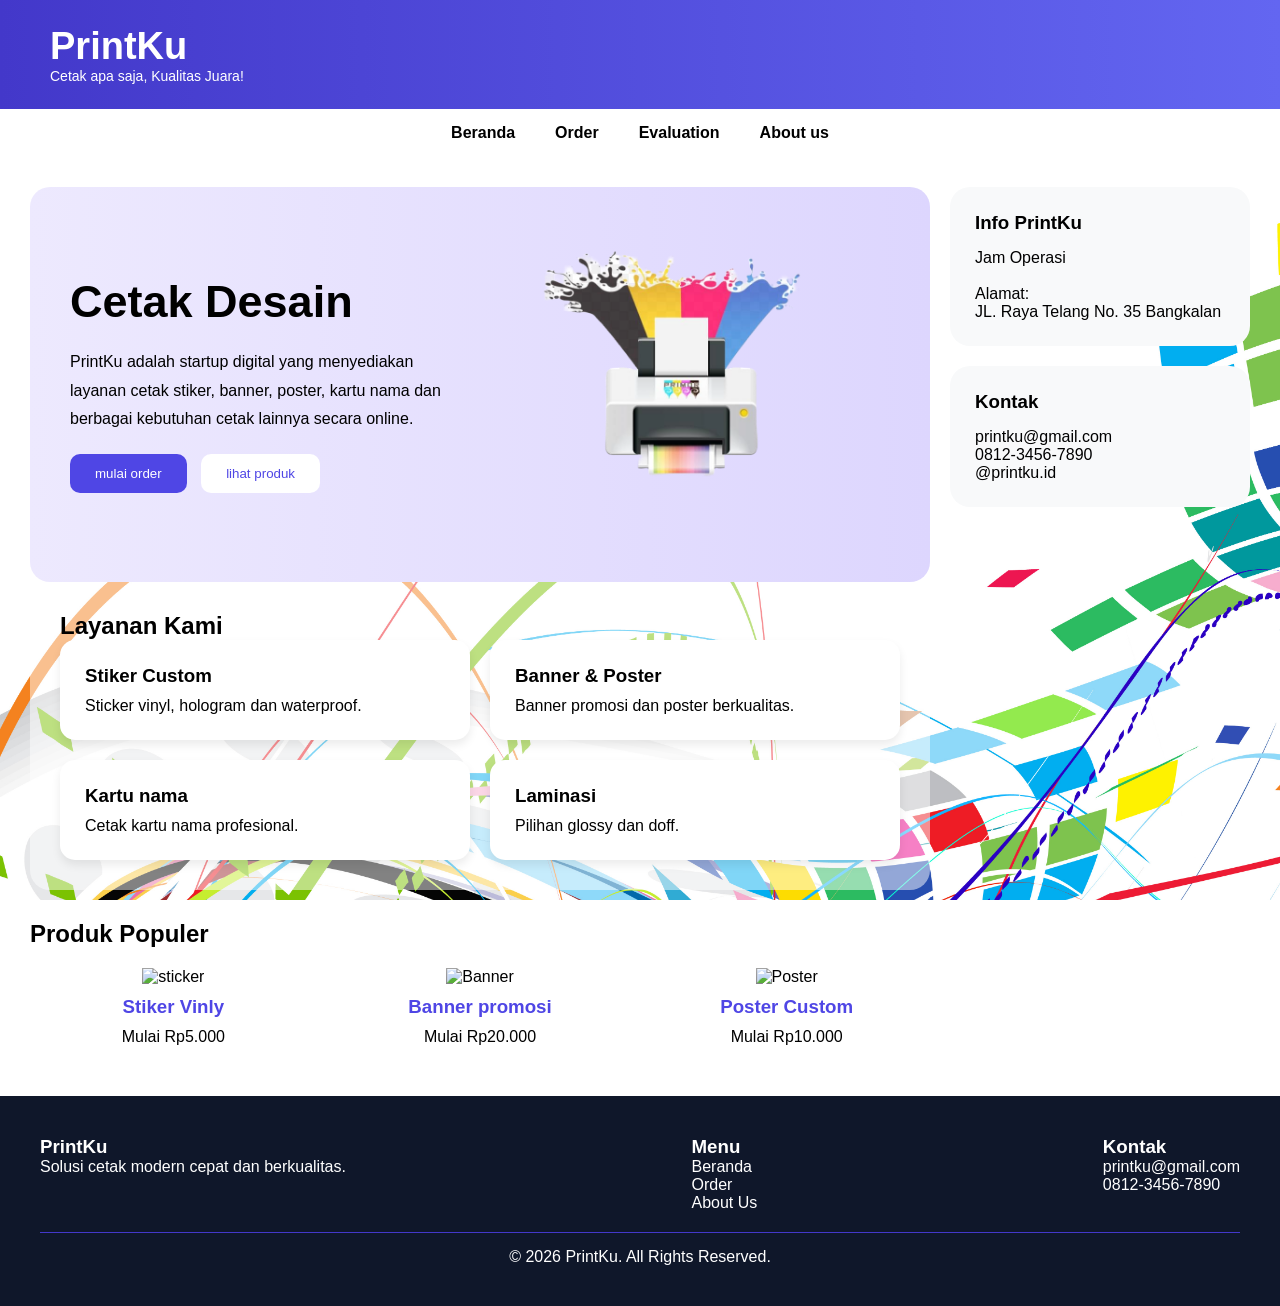
==== index.html @ 37b15998 "update 4 file" ====
<!DOCTYPE HTML>
<html lang="id">
	<head>
		<meta charset="UTF-8">
		<meta name="viewport" content="width=device=width, initial-scele=1.0">
		<title>printKu - Homepage</title>
		
		<link rel="stylesheet" href="style.css">
	</head>	
	<body>
		
		<!--=================
			header website
		=====================-->
		
		<header>
			<div class="logo">
				<h1>PrintKu</h1>
				<p>Cetak apa saja, Kualitas Juara!</p>
			</div>
		</header>
		
		<!--=================
			Menu navigasi
		=====================-->
		
		<nav>
			<ul>
				<li>
					<a href="index.html">Beranda</a>
				</li>
				<li>
					<a href="form.html">Order</a>
				</li>
				<li>
					<a href="evaluation.html">Evaluation</a>
				</li>
				<li>
					<a href="About_us.html">About us</a>
				</li>
			</ul>		
		</nav>
		
		<!--=================
			Konten website
		=====================-->
		
		<div class="container">
			<main>
				<section class="banner-utama">
					<div class="text-banner">
						<h2>
							Cetak Desain
							<br>
						</h2>
						<p>
							PrintKu adalah startup digital yang menyediakan layanan
							cetak stiker, banner, poster, kartu nama dan berbagai
							kebutuhan cetak lainnya secara online.
						</p>
						
						<!-- tombol banner -->
						<div class="tombol-banner">
							<button>
							mulai order
							</button>
							<button class="tombol-outline">
							lihat produk
							</button>
						</div>
					</div>
					
					<!--gambar banner -->
					<div class="gambar-banner">
						<img src="images/printer.png" alt="printing">
					</div>
					
				</section>
				
				<!-- =========================
					SECTION LAYANAN
				========================== -->
				
				<section class="section-layanan">
					<h2>Layanan Kami</h2>
					<div class="box-layanan">
						<div class="card">
							<h3>Stiker Custom</h3>
							<p>
								Sticker vinyl, hologram dan waterproof.
							</p>
						</div>
						
						<div class="card">
							<h3>Banner & Poster</h3>
							<p>
								Banner promosi dan poster berkualitas.
							</p>
						</div>
				
						<div class="card">
							<h3>Kartu nama</h3>
							<p>
								Cetak kartu nama profesional.
							</p>
						</div>
						
						<div class="card">
							<h3>Laminasi</h3>
							<p>
								Pilihan glossy dan doff.
							</p>
						</div>
					</div>
				</section>
				
				<!-- =========================
					SECTION PRODUK
				========================== -->
				
				<section class="section-product">
					<h2>Produk Populer</h2>
					<div class="list-produk">
						<div class="card-produk">
							<img src="images/ssns" alt="sticker">
							<h3>Stiker Vinly</h3>
							<p>Mulai Rp5.000</p>
						</div>
						<div class="card-produk">
							<img src="images/ssns" alt="Banner">
							<h3>Banner promosi</h3>
							<p>Mulai Rp20.000</p>
						</div>
						<div class="card-produk">
							<img src="images/ssns" alt="Poster">
							<h3>Poster Custom</h3>
							<p>Mulai Rp10.000</p>
						</div>
					</div>
				</section>
			</main>
			
			<!-- =========================
				SIDEBAR
			========================== -->
			<aside>
				<div class="box-sidebar">
					<h3>Info PrintKu</h3>
					
					<p>Jam Operasi</p>
					<br>
					<p>Alamat:</p>
					<p>
						JL. Raya Telang No. 35 Bangkalan
					</p>
				</div>
					<!-- Kontak -->
				<div class="box-sidebar">

					<h3>Kontak</h3>

					<p>printku@gmail.com</p>

					<p>0812-3456-7890</p>

					<p>@printku.id</p>
				</div>
			</aside>
		</div>
		
		<!-- =========================
			FOOTER WEBSITE
		========================== -->
		
		<footer>
			<div class="isi-footer">
				<div>
					<h3>PrintKu</h3>
					
					<p>
						Solusi cetak modern cepat dan berkualitas.
					</p>
				</div>
				
				
				<!-- Menu -->
				<div>
					<h3>Menu</h3>

					<p>Beranda</p>

					<p>Order</p>

					<p>About Us</p>
				</div>

				<!-- Kontak -->
				<div>
					<h3>Kontak</h3>

					<p>printku@gmail.com</p>

					<p>0812-3456-7890</p>
				</div>
			</div>

			<!-- Copyright -->
			<p class="copyright">
				© 2026 PrintKu. All Rights Reserved.
			</p>
		</footer>
	</body>
</html>
---- style.css ----
/* reset semua elemen */

* {
	margin:0;
	padding:0;
	box-sizing:border-box;
}
/* Body websiet */

body {
	font-family:arial,sans-serif;
	background-image:url(images/baground.jpg);
	background-size:cover;
	background-position:center;
	background-attachment:fixed;
	color:black;
}

/* header websiete */

header {
	padding:25px 50px;
	background:linear-gradient(to right,#4338ca,#6366f1);
	color:white;
}

.logo h1 {
	font-size:38px;
}

.logo p {
	font-size:14px;
}

/*Menu Navigasi*/
nav{
	background:rgba(255, 255, 255, 0.7);
	padding:15px;
}

nav ul{
	display:flex;
	justify-content:center;
	list-style:none;
}

nav ul li{
	margin:0 20px;
}
nav ul li a{
	text-decoration:none;
	color:black;
	font-weight:bold;
}
/*container utamanaya */

.container{
	display:flex;
	gap:20px;
	padding:30px;
}
	

/*konten utama*/

main {
	flex:3;
}

.banner-utama{
	display:flex;
	justify-content:space-between;
	align-items:center;
	background:linear-gradient(to right,#ede9fe,#ddd6fe);
	padding:40px;
	border-radius:20px;
	margin-bottom:30 px;
}

.text-banner h2{
	font-size:45px;
	color:black;
	margin-bottom:20px;
}

.text-banner p{
	line-height:1.8;
	margin-bottom:20px;
}

.tombol-banner button{
	padding: 12px 25px;
	border:none;
	border-radius:10px;
	margin-right:10px;
	cursor:pointer;
}

.tombol-banner button:first-child{
	background:#4f46e5;
	color:white
}

.tombol-outline{
	background:white;
	border:2px solid blu;
	color:#4f46e5;
}

.gambar-banner img{
	width:420px;
}

.section-layanan,
.section-produk{
	 background-color: rgba(255, 255, 255, 0.5);
	 padding:30px;
	 border-radius:20px;
	 margin-bottom:30px;
}

.box-layanan{
	display:grid;
	grid-template-columns:repeat(2,1fr);
	gap:20px;
}

/* =========================
   CARD
========================= */

.card{
	background-color:white;
	padding:25px;
	border-radius:15px;
	box-shadow:0 5px 10px rgba(0,0,0,0.08);
}

.card h3{
	margin-bottom:10px;
	color:black;
}
/* =========================
   LIST PRODUK
========================= */

.list-produk{
	display:flex;
	gap:20px;
}
/* =========================
   CARD PRODUK
========================= */


.card-produk{
	flex:1;
	background-color:white;
	padding:20px;
	border-radius:15px;
	text-align:center;
}
.card-produk img{
	width:100%;
	height:180px;
	object-fit:cover;
	margin-bottom:10px;
}

.card-produk h3{
	margin-bottom:10px;
	color:#4f46e5;
}

/* =========================
   SIDEBAR
========================= */

aside{
	flex:1;
}

.box-sidebar{
	background: #F8F9FA;
	padding:25px;
	border-radius:20px;
	margin-bottom:20px
}

.box-sidebar h3{
	margin-bottom:15px;
	color:black;
}

/* =========================
   FOOTER
========================= */
 footer{
	 background: #0F172A;
	 color:#FFFFFF;
	 padding:40px;
 }
 
 .isi-footer{
	 display:flex;
	 justify-content:space-between;
	 margin-bottom:20px;
 }
 .copyright{
	 text-align:center;
	 border-top:1px solid #4338ca;
	 padding-top:15px;
 }
 
 /* =========================
   SECTION TEXT
========================= */

.section-text{

    margin-bottom:20px;

    line-height:1.8;

    color:#475569;
}

/* =========================
   UNIVERSAL TABLE
========================= */

.content-table{

    width:100%;

    border-collapse:collapse;

    background-color:white;

    border-radius:15px;

    overflow:hidden;

    box-shadow:0 5px 15px rgba(0,0,0,0.08);

    margin-bottom:20px;
}

/* Header tabel */
.content-table th{

    background-color:#4f46e5;

    color:white;

    padding:15px;

    text-align:left;

    font-size:15px;
}

/* Isi tabel */
.content-table td{

    padding:15px;

    border-bottom:1px solid #e2e8f0;

    line-height:1.7;
}

/* Hover tabel */
.content-table tr:hover{

    background-color:#f8fafc;
}

/* =========================
   RESPONSIVE MOBILE
========================= */

@media screen and (max-width:768px){

    .content-table{

        font-size:13px;
    }

    .content-table th,
    .content-table td{

        padding:10px;
    }

}
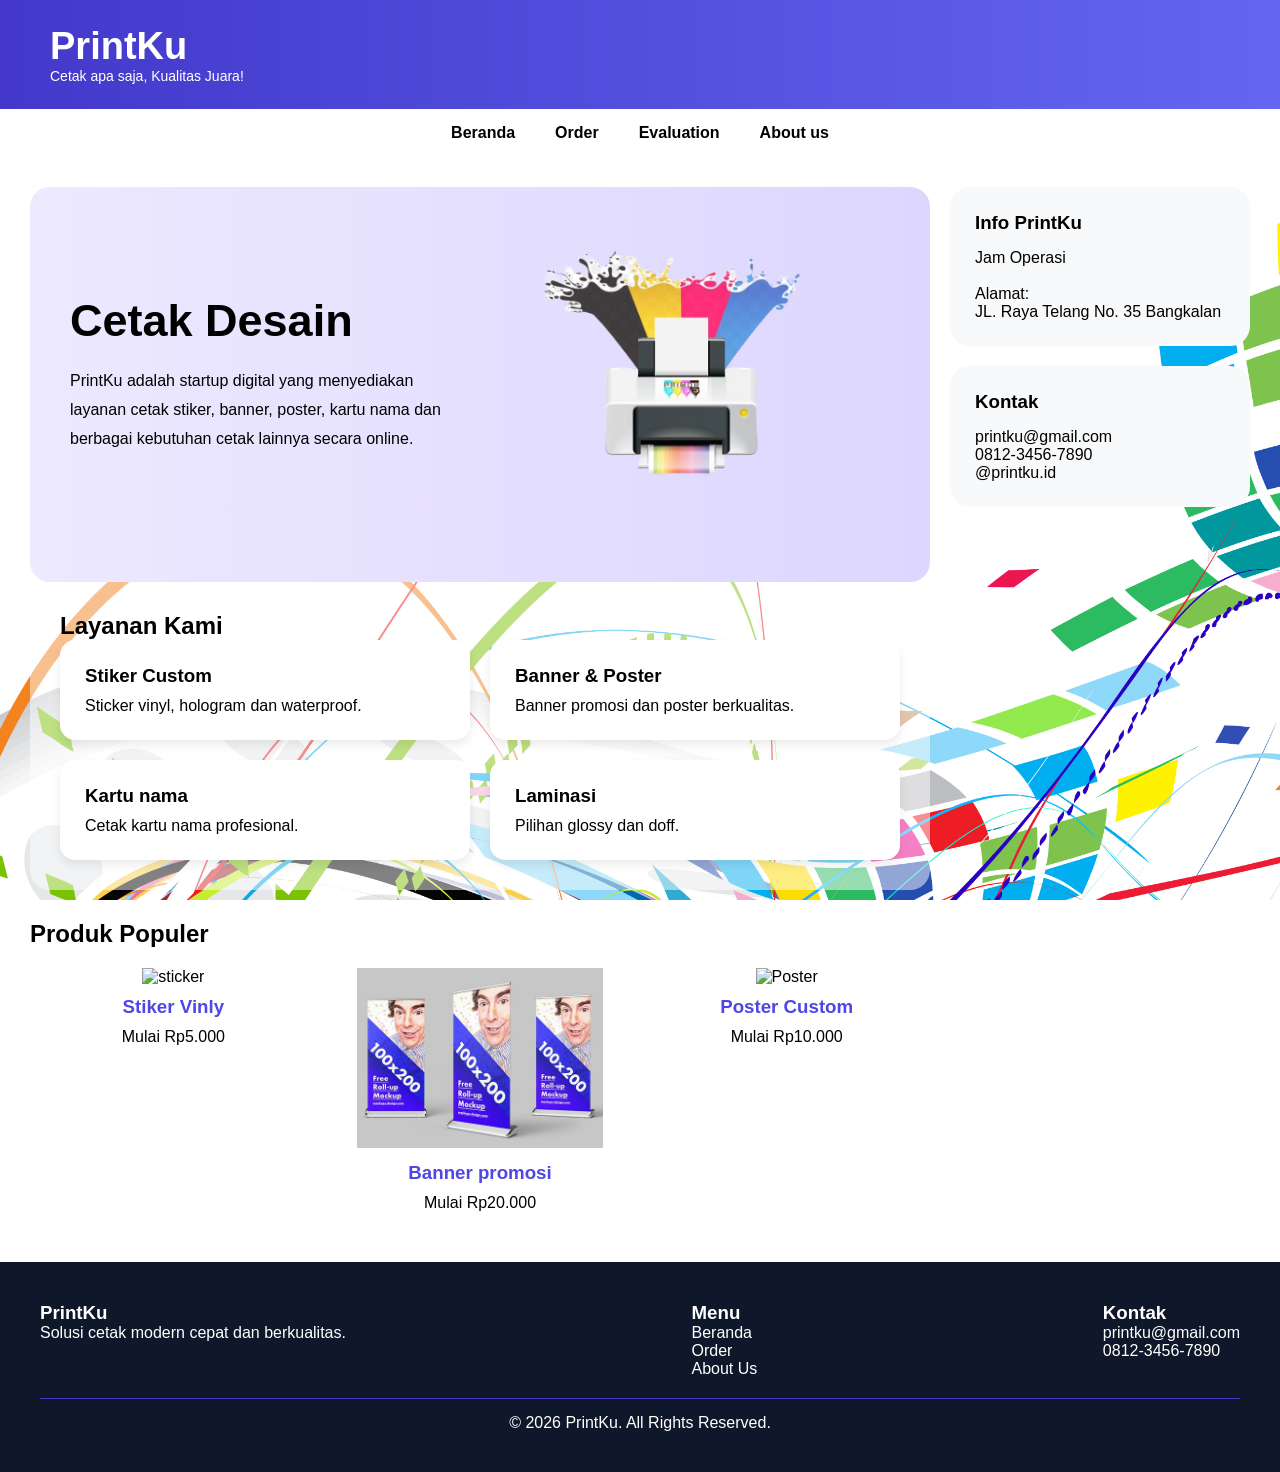
==== commit 3b8d3667: "update halaman about us" ====
--- a/index.html
+++ b/index.html
@@ -5,7 +5,8 @@
 		<meta name="viewport" content="width=device=width, initial-scele=1.0">
 		<title>printKu - Homepage</title>
 		
-		<link rel="stylesheet" href="style.css">
+		<link rel="stylesheet" href="style_home.css">
+		<link rel="stylesheet" href="style_section.css">
 	</head>	
 	<body>
 		
@@ -59,15 +60,6 @@
 							kebutuhan cetak lainnya secara online.
 						</p>
 						
-						<!-- tombol banner -->
-						<div class="tombol-banner">
-							<button>
-							mulai order
-							</button>
-							<button class="tombol-outline">
-							lihat produk
-							</button>
-						</div>
 					</div>
 					
 					<!--gambar banner -->
@@ -127,7 +119,7 @@
 							<p>Mulai Rp5.000</p>
 						</div>
 						<div class="card-produk">
-							<img src="images/ssns" alt="Banner">
+							<img src="images/banner.jpg" alt="Banner">
 							<h3>Banner promosi</h3>
 							<p>Mulai Rp20.000</p>
 						</div>
--- a/style_home.css
+++ b/style_home.css
@@ -0,0 +1,118 @@
+
+
+/*konten utama*/
+
+main {
+	flex:3;
+}
+
+.banner-utama{
+	display:flex;
+	justify-content:space-between;
+	align-items:center;
+	background:linear-gradient(to right,#ede9fe,#ddd6fe);
+	padding:40px;
+	border-radius:20px;
+	margin-bottom:30 px;
+}
+
+.text-banner h2{
+	font-size:45px;
+	color:black;
+	margin-bottom:20px;
+}
+
+.text-banner p{
+	line-height:1.8;
+	margin-bottom:20px;
+}
+
+.tombol-banner button{
+	padding: 12px 25px;
+	border:none;
+	border-radius:10px;
+	margin-right:10px;
+	cursor:pointer;
+}
+
+
+
+
+.gambar-banner img{
+	width:420px;
+}
+
+.section-layanan,
+.section-produk{
+	 background-color: rgba(255, 255, 255, 0.5);
+	 padding:30px;
+	 border-radius:20px;
+	 margin-bottom:30px;
+}
+
+.box-layanan{
+	display:grid;
+	grid-template-columns:repeat(2,1fr);
+	gap:20px;
+}
+
+/* =========================
+   CARD
+========================= */
+
+.card{
+	background-color:white;
+	padding:25px;
+	border-radius:15px;
+	box-shadow:0 5px 10px rgba(0,0,0,0.08);
+}
+
+.card h3{
+	margin-bottom:10px;
+	color:black;
+}
+/* =========================
+   LIST PRODUK
+========================= */
+
+.list-produk{
+	display:flex;
+	gap:20px;
+}
+/* =========================
+   CARD PRODUK
+========================= */
+
+
+.card-produk{
+	flex:1;
+	background-color:white;
+	padding:20px;
+	border-radius:15px;
+	text-align:center;
+}
+.card-produk img{
+	width:100%;
+	height:180px;
+	object-fit:cover;
+	margin-bottom:10px;
+}
+
+.card-produk h3{
+	margin-bottom:10px;
+	color:#4f46e5;
+}
+
+
+
+	 
+
+	 
+
+	
+	
+	
+	
+
+
+	
--- a/style_section.css
+++ b/style_section.css
@@ -0,0 +1,120 @@
+/* reset semua elemen */
+
+* {
+	margin:0;
+	padding:0;
+	box-sizing:border-box;
+}
+/* Body websiet */
+
+body {
+	font-family:arial,sans-serif;
+	background-image:url(images/baground.jpg);
+	background-size:cover;
+	background-position:center;
+	background-attachment:fixed;
+	color:black;
+}
+
+/*container utamanaya */
+
+.container{
+	display:flex;
+	gap:20px;
+	padding:30px;
+}
+	
+/* header websiete */
+
+header {
+	padding:25px 50px;
+	background:linear-gradient(to right,#4338ca,#6366f1);
+	color:white;
+}
+
+.logo h1 {
+	font-size:38px;
+}
+
+.logo p {
+	font-size:14px;
+}
+
+/*Menu Navigasi*/
+nav{
+	background:rgba(255, 255, 255, 0.7);
+	padding:15px;
+}
+
+nav ul{
+	display:flex;
+	justify-content:center;
+	list-style:none;
+}
+
+nav ul li{
+	margin:0 20px;
+}
+nav ul li a{
+	text-decoration:none;
+	color:black;
+	font-weight:bold;
+}
+
+main {
+	flex:3;
+}
+
+/* =========================
+   SIDEBAR
+========================= */
+
+aside{
+	flex:1;
+}
+
+.box-sidebar{
+	background: #F8F9FA;
+	padding:25px;
+	border-radius:20px;
+	margin-bottom:20px
+}
+
+.box-sidebar h3{
+	margin-bottom:15px;
+	color:black;
+}
+
+
+/* =========================
+   FOOTER
+========================= */
+ footer{
+	 background: #0F172A;
+	 color:#FFFFFF;
+	 padding:40px;
+ }
+ 
+ .isi-footer{
+	 display:flex;
+	 justify-content:space-between;
+	 margin-bottom:20px;
+ }
+ .copyright{
+	 text-align:center;
+	 border-top:1px solid #4338ca;
+	 padding-top:15px;
+ }
+ 
+ /* =========================
+   SECTION TEXT
+========================= */
+
+.section-text{
+
+    margin-bottom:20px;
+
+    line-height:1.8;
+
+    color:#475569;
+}
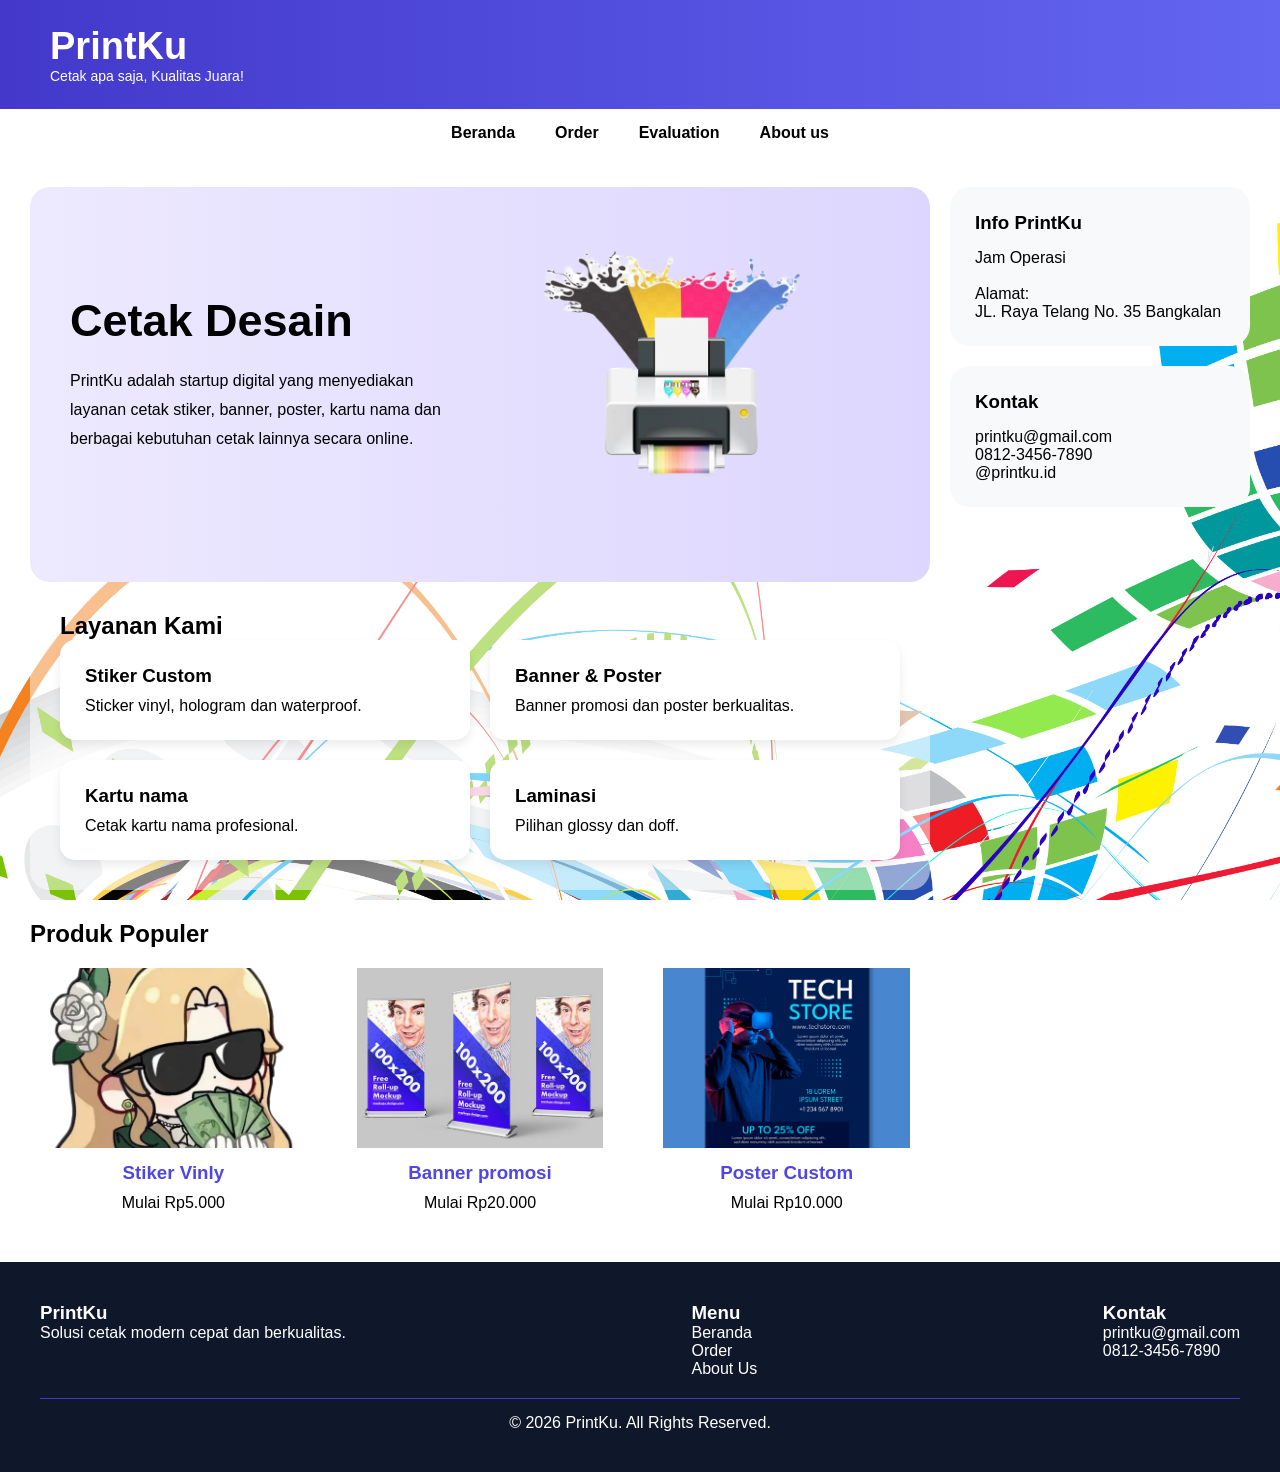
==== commit ea8006d9: "update images, index, and about us" ====
--- a/index.html
+++ b/index.html
@@ -114,7 +114,7 @@
 					<h2>Produk Populer</h2>
 					<div class="list-produk">
 						<div class="card-produk">
-							<img src="images/ssns" alt="sticker">
+							<img src="images/stiker.webp" alt="sticker">
 							<h3>Stiker Vinly</h3>
 							<p>Mulai Rp5.000</p>
 						</div>
@@ -124,7 +124,7 @@
 							<p>Mulai Rp20.000</p>
 						</div>
 						<div class="card-produk">
-							<img src="images/ssns" alt="Poster">
+							<img src="images/poster.jpg" alt="Poster">
 							<h3>Poster Custom</h3>
 							<p>Mulai Rp10.000</p>
 						</div>
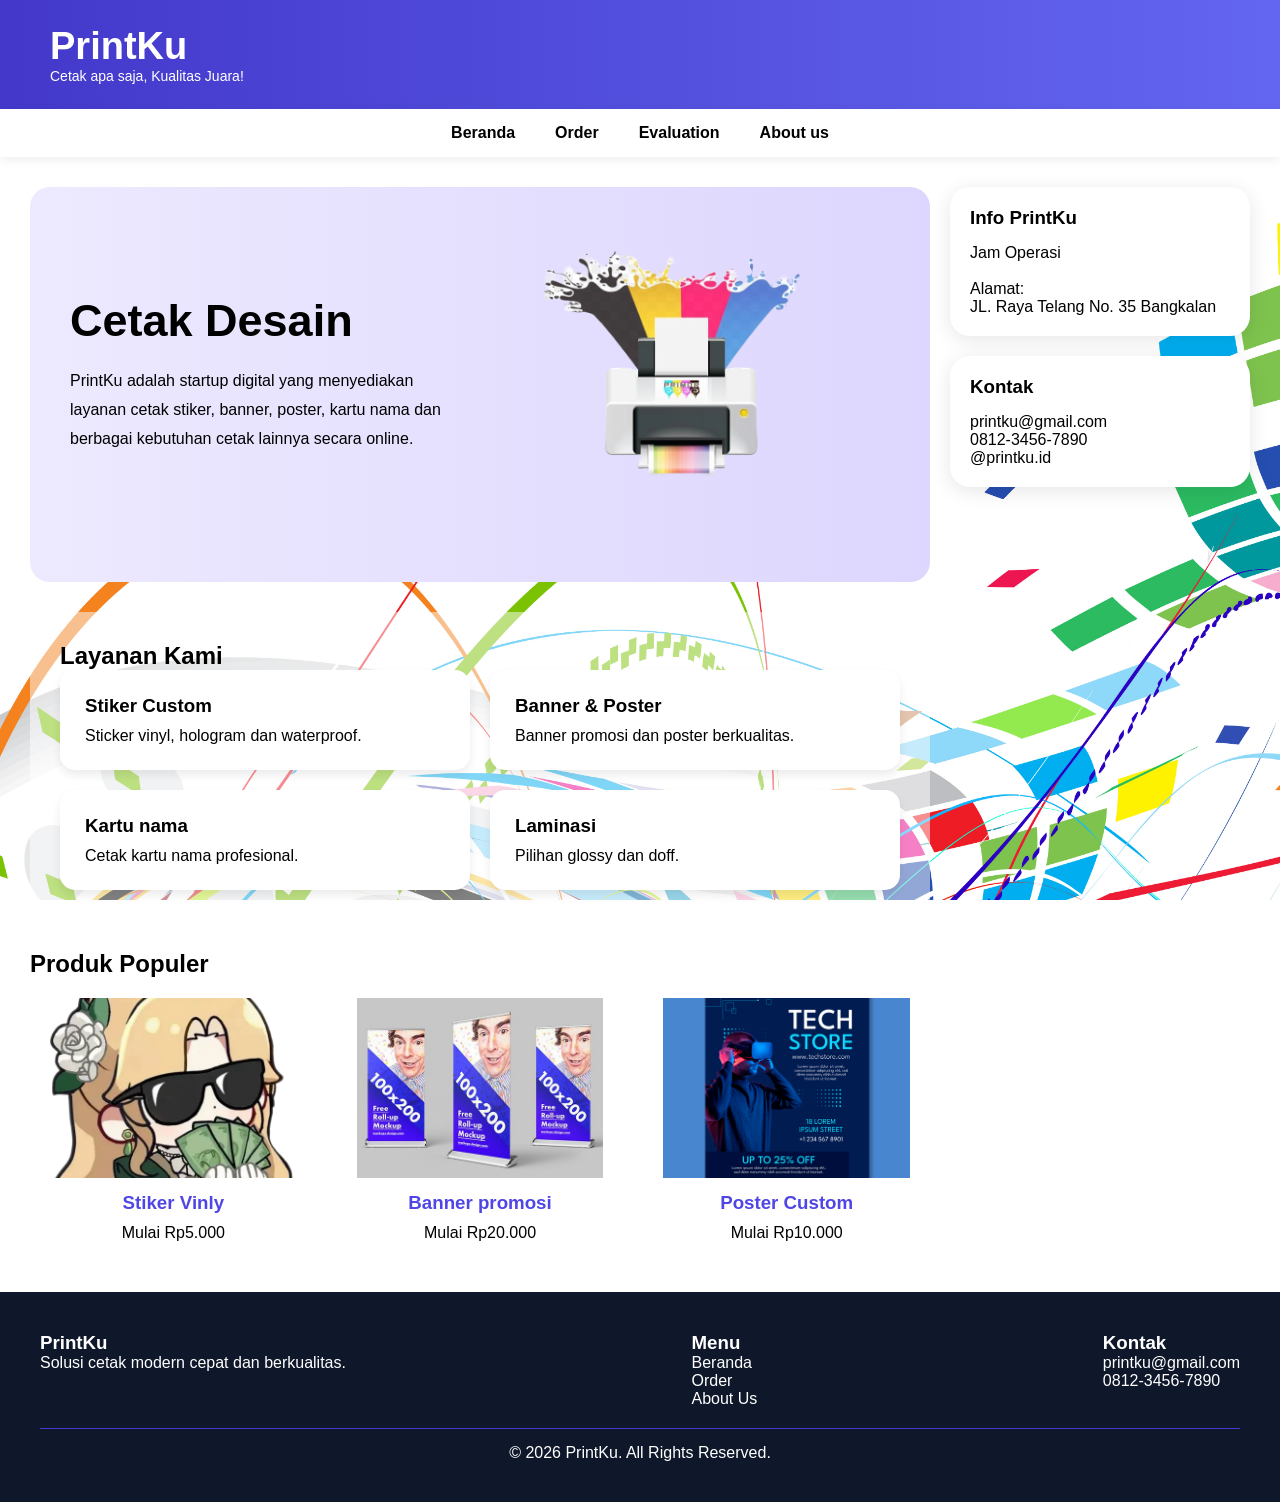
==== commit 2f4312c9: "update code" ====
--- a/index.html
+++ b/index.html
@@ -142,19 +142,13 @@
 					<p>Jam Operasi</p>
 					<br>
 					<p>Alamat:</p>
-					<p>
-						JL. Raya Telang No. 35 Bangkalan
-					</p>
+					<p>JL. Raya Telang No. 35 Bangkalan</p>
 				</div>
 					<!-- Kontak -->
 				<div class="box-sidebar">
-
 					<h3>Kontak</h3>
-
 					<p>printku@gmail.com</p>
-
 					<p>0812-3456-7890</p>
-
 					<p>@printku.id</p>
 				</div>
 			</aside>
@@ -168,34 +162,24 @@
 			<div class="isi-footer">
 				<div>
 					<h3>PrintKu</h3>
-					
-					<p>
-						Solusi cetak modern cepat dan berkualitas.
-					</p>
+					<p>Solusi cetak modern cepat dan berkualitas.</p>
 				</div>
-				
-				
+
 				<!-- Menu -->
 				<div>
 					<h3>Menu</h3>
-
 					<p>Beranda</p>
-
 					<p>Order</p>
-
 					<p>About Us</p>
 				</div>
 
 				<!-- Kontak -->
 				<div>
 					<h3>Kontak</h3>
-
 					<p>printku@gmail.com</p>
-
 					<p>0812-3456-7890</p>
 				</div>
 			</div>
-
 			<!-- Copyright -->
 			<p class="copyright">
 				© 2026 PrintKu. All Rights Reserved.
--- a/style_home.css
+++ b/style_home.css
@@ -1,118 +1,102 @@
-
-
-/*konten utama*/
-
-main {
-	flex:3;
+/* ==========================================
+   KONTEN UTAMA & BANNER
+   ========================================== */
+.banner-utama {
+    display: flex;
+    justify-content: space-between;
+    align-items: center;
+    background: linear-gradient(to right, #ede9fe, #ddd6fe);
+    padding: 40px;
+    border-radius: 20px;
+    margin-bottom: 30px; /* Sudah diperbaiki dari '30 px' menjadi '30px' */
 }
 
-.banner-utama{
-	display:flex;
-	justify-content:space-between;
-	align-items:center;
-	background:linear-gradient(to right,#ede9fe,#ddd6fe);
-	padding:40px;
-	border-radius:20px;
-	margin-bottom:30 px;
+.text-banner h2 {
+    font-size: 45px;
+    color: black;
+    margin-bottom: 20px;
 }
 
-.text-banner h2{
-	font-size:45px;
-	color:black;
-	margin-bottom:20px;
+.text-banner p {
+    line-height: 1.8;
+    margin-bottom: 20px;
 }
 
-.text-banner p{
-	line-height:1.8;
-	margin-bottom:20px;
+.tombol-banner button {
+    padding: 12px 25px;
+    border: none;
+    border-radius: 10px;
+    margin-right: 10px;
+    cursor: pointer;
 }
 
-.tombol-banner button{
-	padding: 12px 25px;
-	border:none;
-	border-radius:10px;
-	margin-right:10px;
-	cursor:pointer;
+.gambar-banner img {
+    width: 420px;
 }
 
+/* ==========================================
+   SECTION LAYANAN & PRODUK
+   ========================================== */
 
-
-
-.gambar-banner img{
-	width:420px;
+.section-layanan,  /* Target untuk area pembungkus konten layanan */
+.section-produk {   /* Target untuk area pembungkus konten produk */
+     background-color: rgba(255, 255, 255, 0.5);
+     padding: 30px;
+     border-radius: 20px;
+     margin-bottom: 30px;
 }
 
-.section-layanan,
-.section-produk{
-	 background-color: rgba(255, 255, 255, 0.5);
-	 padding:30px;
-	 border-radius:20px;
-	 margin-bottom:30px;
-}
-
-.box-layanan{
-	display:grid;
-	grid-template-columns:repeat(2,1fr);
-	gap:20px;
+.box-layanan {
+    display: grid;
+    grid-template-columns: repeat(2, 1fr);
+    gap: 20px;
 }
 
 /* =========================
-   CARD
+   CARD LAYANAN
 ========================= */
 
-.card{
-	background-color:white;
-	padding:25px;
-	border-radius:15px;
-	box-shadow:0 5px 10px rgba(0,0,0,0.08);
+.card {
+    background-color: white;
+    padding: 25px;
+    border-radius: 15px;
+    box-shadow: 0 5px 10px rgba(0,0,0,0.08);
 }
 
-.card h3{
-	margin-bottom:10px;
-	color:black;
+.card h3 {
+    margin-bottom: 10px;
+    color: black;
 }
+
 /* =========================
    LIST PRODUK
 ========================= */
 
-.list-produk{
-	display:flex;
-	gap:20px;
+.list-produk {
+    display: flex;
+    gap: 20px;
 }
+
 /* =========================
    CARD PRODUK
 ========================= */
 
-
-.card-produk{
-	flex:1;
-	background-color:white;
-	padding:20px;
-	border-radius:15px;
-	text-align:center;
-}
-.card-produk img{
-	width:100%;
-	height:180px;
-	object-fit:cover;
-	margin-bottom:10px;
+.card-produk {
+    flex: 1;
+    background-color: white;
+    padding: 20px;
+    border-radius: 15px;
+    text-align: center;
 }
 
-.card-produk h3{
-	margin-bottom:10px;
-	color:#4f46e5;
+.card-produk img {
+    width: 100%;
+    height: 180px;
+    object-fit: cover;
+    margin-bottom: 10px;
 }
 
-
-
-	 
-
-	 
-
-	
-	
-	
-	
-
-
-	
+.card-produk h3 {
+    margin-bottom: 10px;
+    color: #4f46e5;
+}
--- a/style_section.css
+++ b/style_section.css
@@ -1,13 +1,14 @@
 /* reset semua elemen */
 
-* {
+*{
 	margin:0;
 	padding:0;
 	box-sizing:border-box;
 }
-/* Body websiet */
 
-body {
+/* Body website */
+
+body{
 	font-family:arial,sans-serif;
 	background-image:url(images/baground.jpg);
 	background-size:cover;
@@ -16,34 +17,37 @@
 	color:black;
 }
 
-/*container utamanaya */
+/* container utama */
 
 .container{
 	display:flex;
 	gap:20px;
 	padding:30px;
+	align-items:flex-start;
 }
-	
-/* header websiete */
 
-header {
+/* header website */
+
+header{
 	padding:25px 50px;
 	background:linear-gradient(to right,#4338ca,#6366f1);
 	color:white;
 }
 
-.logo h1 {
+.logo h1{
 	font-size:38px;
 }
 
-.logo p {
+.logo p{
 	font-size:14px;
 }
 
-/*Menu Navigasi*/
+/* Menu Navigasi */
+
 nav{
-	background:rgba(255, 255, 255, 0.7);
+	background:#FFFFFF;
 	padding:15px;
+	box-shadow:0 2px 10px rgba(0,0,0,0.08);
 }
 
 nav ul{
@@ -55,13 +59,17 @@
 nav ul li{
 	margin:0 20px;
 }
+
 nav ul li a{
 	text-decoration:none;
 	color:black;
 	font-weight:bold;
 }
+a:hover {
+  color: #00ff00; 
+}
 
-main {
+main{
 	flex:3;
 }
 
@@ -71,13 +79,16 @@
 
 aside{
 	flex:1;
+	display:flex;
+	flex-direction:column;
+	gap:20px;
 }
 
 .box-sidebar{
-	background: #F8F9FA;
-	padding:25px;
+	background:white;
+	padding:20px;
 	border-radius:20px;
-	margin-bottom:20px
+	box-shadow:0 4px 20px rgba(0,0,0,0.1);
 }
 
 .box-sidebar h3{
@@ -85,36 +96,53 @@
 	color:black;
 }
 
-
 /* =========================
    FOOTER
 ========================= */
- footer{
-	 background: #0F172A;
-	 color:#FFFFFF;
-	 padding:40px;
- }
- 
- .isi-footer{
-	 display:flex;
-	 justify-content:space-between;
-	 margin-bottom:20px;
- }
- .copyright{
-	 text-align:center;
-	 border-top:1px solid #4338ca;
-	 padding-top:15px;
- }
- 
- /* =========================
+
+footer{
+	background:#0F172A;
+	color:#ffffff;
+	padding:40px;
+}
+
+.isi-footer{
+	display:flex;
+	justify-content:space-between;
+	margin-bottom:20px;
+}
+
+.copyright{
+	text-align:center;
+	border-top:1px solid #4338ca;
+	padding-top:15px;
+}
+
+/* =========================
    SECTION TEXT
 ========================= */
 
 .section-text{
+	margin-bottom:20px;
+	line-height:1.8;
+	color:#475569;
+}
 
-    margin-bottom:20px;
+/* ==========================================
+   7. RESPONSIVE DESIGN (MOBILE LAYOUT)
+   ========================================== */
 
-    line-height:1.8;
+/* Aturan CSS khusus untuk layar HP/Tablet dengan lebar maksimal 768px */
+@media screen and (max-width: 768px) {
 
-    color:#475569;
-}
+    /* Mengubah susunan kontainer utama */
+    .container {
+        flex-direction: column;   /* Mengubah susunan elemen di dalam container menjadi berbaris ke bawah (vertikal) */
+        padding: 15px;            /* Memperkecil ruang dalam kontainer di layar HP */
+    }
+
+    /* Mengubah ruang dalam kotak form di layar HP */
+    .form-section {
+        padding: 20px;            /* Mengurangi padding dari 35px menjadi 20px agar hemat ruang layar */
+    }
+}
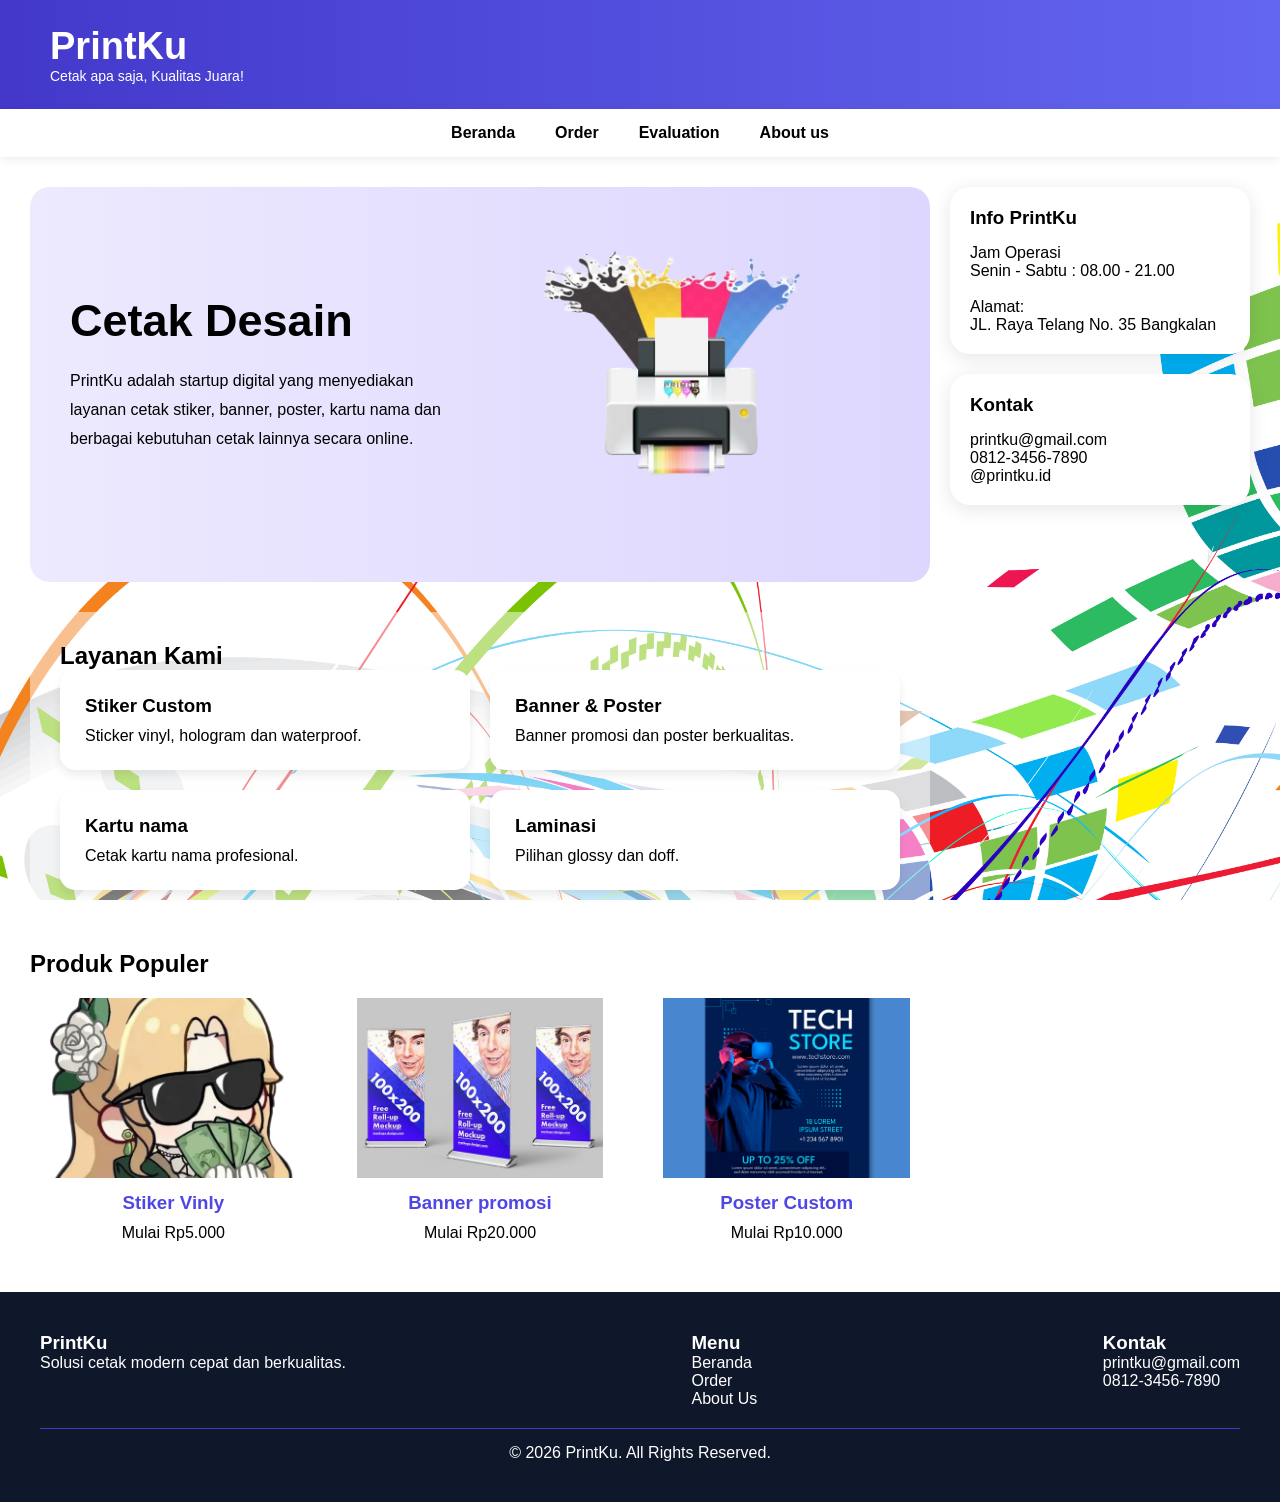
==== commit e1d3750f: "update" ====
--- a/index.html
+++ b/index.html
@@ -2,7 +2,7 @@
 <html lang="id">
 	<head>
 		<meta charset="UTF-8">
-		<meta name="viewport" content="width=device=width, initial-scele=1.0">
+		<meta name="viewport" content="width=device-width, initial-scele=1.0">
 		<title>printKu - Homepage</title>
 		
 		<link rel="stylesheet" href="style_home.css">
@@ -137,9 +137,9 @@
 			========================== -->
 			<aside>
 				<div class="box-sidebar">
-					<h3>Info PrintKu</h3>
-					
+					<h3>Info PrintKu</h3>	
 					<p>Jam Operasi</p>
+					<p>Senin - Sabtu : 08.00 - 21.00</p>
 					<br>
 					<p>Alamat:</p>
 					<p>JL. Raya Telang No. 35 Bangkalan</p>
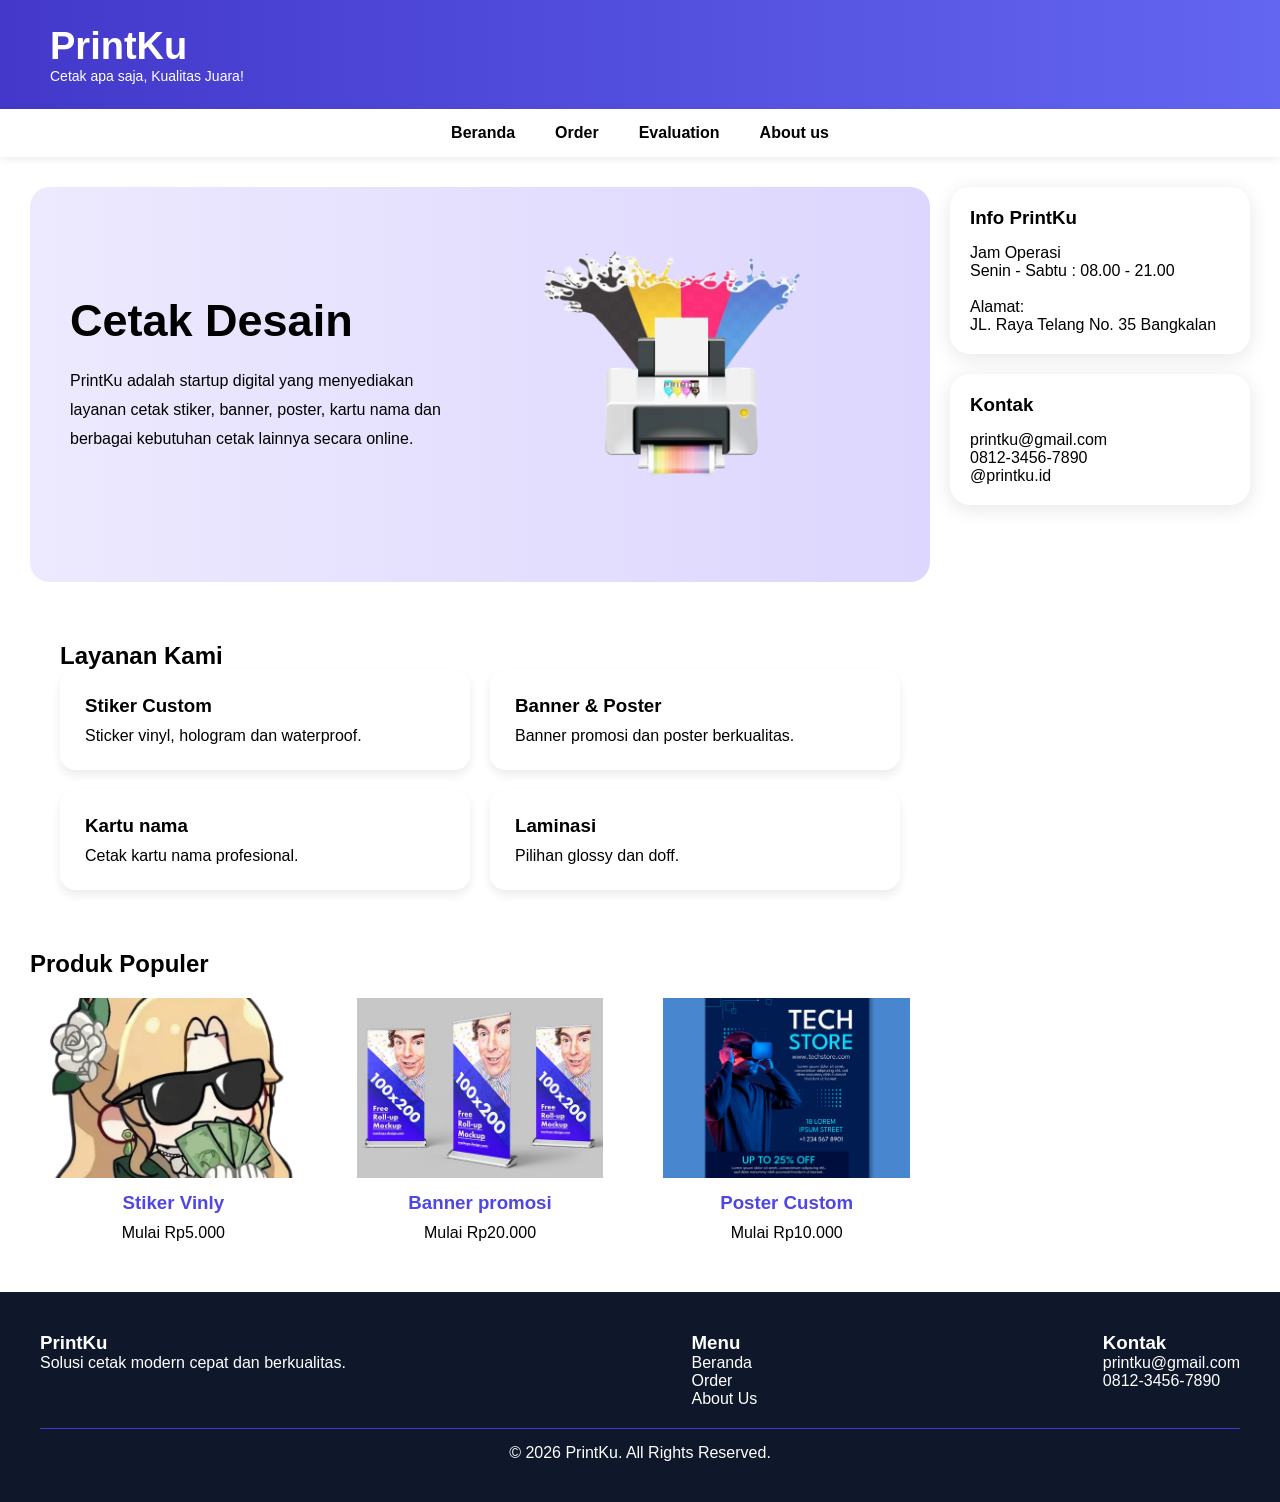
==== commit 78baff6a: "update" ====
--- a/index.html
+++ b/index.html
@@ -5,8 +5,8 @@
 		<meta name="viewport" content="width=device-width, initial-scele=1.0">
 		<title>printKu - Homepage</title>
 		
-		<link rel="stylesheet" href="style_home.css">
-		<link rel="stylesheet" href="style_section.css">
+		<link rel="stylesheet" href="style/style_home.css">
+		<link rel="stylesheet" href="style/style_section.css">
 	</head>	
 	<body>
 		
--- a/style/style_home.css
+++ b/style/style_home.css
@@ -0,0 +1,102 @@
+/* ==========================================
+   KONTEN UTAMA & BANNER
+   ========================================== */
+.banner-utama {
+    display: flex;
+    justify-content: space-between;
+    align-items: center;
+    background: linear-gradient(to right, #ede9fe, #ddd6fe);
+    padding: 40px;
+    border-radius: 20px;
+    margin-bottom: 30px; /* Sudah diperbaiki dari '30 px' menjadi '30px' */
+}
+
+.text-banner h2 {
+    font-size: 45px;
+    color: black;
+    margin-bottom: 20px;
+}
+
+.text-banner p {
+    line-height: 1.8;
+    margin-bottom: 20px;
+}
+
+.tombol-banner button {
+    padding: 12px 25px;
+    border: none;
+    border-radius: 10px;
+    margin-right: 10px;
+    cursor: pointer;
+}
+
+.gambar-banner img {
+    width: 420px;
+}
+
+/* ==========================================
+   SECTION LAYANAN & PRODUK
+   ========================================== */
+
+.section-layanan,  /* Target untuk area pembungkus konten layanan */
+.section-produk {   /* Target untuk area pembungkus konten produk */
+     background-color: rgba(255, 255, 255, 0.5);
+     padding: 30px;
+     border-radius: 20px;
+     margin-bottom: 30px;
+}
+
+.box-layanan {
+    display: grid;
+    grid-template-columns: repeat(2, 1fr);
+    gap: 20px;
+}
+
+/* =========================
+   CARD LAYANAN
+========================= */
+
+.card {
+    background-color: white;
+    padding: 25px;
+    border-radius: 15px;
+    box-shadow: 0 5px 10px rgba(0,0,0,0.08);
+}
+
+.card h3 {
+    margin-bottom: 10px;
+    color: black;
+}
+
+/* =========================
+   LIST PRODUK
+========================= */
+
+.list-produk {
+    display: flex;
+    gap: 20px;
+}
+
+/* =========================
+   CARD PRODUK
+========================= */
+
+.card-produk {
+    flex: 1;
+    background-color: white;
+    padding: 20px;
+    border-radius: 15px;
+    text-align: center;
+}
+
+.card-produk img {
+    width: 100%;
+    height: 180px;
+    object-fit: cover;
+    margin-bottom: 10px;
+}
+
+.card-produk h3 {
+    margin-bottom: 10px;
+    color: #4f46e5;
+}
--- a/style/style_section.css
+++ b/style/style_section.css
@@ -0,0 +1,148 @@
+/* reset semua elemen */
+
+*{
+	margin:0;
+	padding:0;
+	box-sizing:border-box;
+}
+
+/* Body website */
+
+body{
+	font-family:arial,sans-serif;
+	background-image:url(images/baground.jpg);
+	background-size:cover;
+	background-position:center;
+	background-attachment:fixed;
+	color:black;
+}
+
+/* container utama */
+
+.container{
+	display:flex;
+	gap:20px;
+	padding:30px;
+	align-items:flex-start;
+}
+
+/* header website */
+
+header{
+	padding:25px 50px;
+	background:linear-gradient(to right,#4338ca,#6366f1);
+	color:white;
+}
+
+.logo h1{
+	font-size:38px;
+}
+
+.logo p{
+	font-size:14px;
+}
+
+/* Menu Navigasi */
+
+nav{
+	background:#FFFFFF;
+	padding:15px;
+	box-shadow:0 2px 10px rgba(0,0,0,0.08);
+}
+
+nav ul{
+	display:flex;
+	justify-content:center;
+	list-style:none;
+}
+
+nav ul li{
+	margin:0 20px;
+}
+
+nav ul li a{
+	text-decoration:none;
+	color:black;
+	font-weight:bold;
+}
+a:hover {
+  color: #4338ca; 
+}
+
+main{
+	flex:3;
+}
+
+/* =========================
+   SIDEBAR
+========================= */
+
+aside{
+	flex:1;
+	display:flex;
+	flex-direction:column;
+	gap:20px;
+}
+
+.box-sidebar{
+	background:white;
+	padding:20px;
+	border-radius:20px;
+	box-shadow:0 4px 20px rgba(0,0,0,0.1);
+}
+
+.box-sidebar h3{
+	margin-bottom:15px;
+	color:black;
+}
+
+/* =========================
+   FOOTER
+========================= */
+
+footer{
+	background:#0F172A;
+	color:#ffffff;
+	padding:40px;
+}
+
+.isi-footer{
+	display:flex;
+	justify-content:space-between;
+	margin-bottom:20px;
+}
+
+.copyright{
+	text-align:center;
+	border-top:1px solid #4338ca;
+	padding-top:15px;
+}
+
+/* =========================
+   SECTION TEXT
+========================= */
+
+.section-text{
+	margin-bottom:20px;
+	line-height:1.8;
+	color:#475569;
+}
+
+/* ==========================================
+   7. RESPONSIVE DESIGN (MOBILE LAYOUT)
+   ========================================== */
+
+/* Aturan CSS khusus untuk layar HP/Tablet dengan lebar maksimal 768px */
+@media screen and (max-width: 768px) {
+
+    /* Mengubah susunan kontainer utama */
+    .container {
+        flex-direction: column;   /* Mengubah susunan elemen di dalam container menjadi berbaris ke bawah (vertikal) */
+        padding: 15px;            /* Memperkecil ruang dalam kontainer di layar HP */
+    }
+
+    /* Mengubah ruang dalam kotak form di layar HP */
+    .form-section {
+        padding: 20px;            /* Mengurangi padding dari 35px menjadi 20px agar hemat ruang layar */
+    }
+}
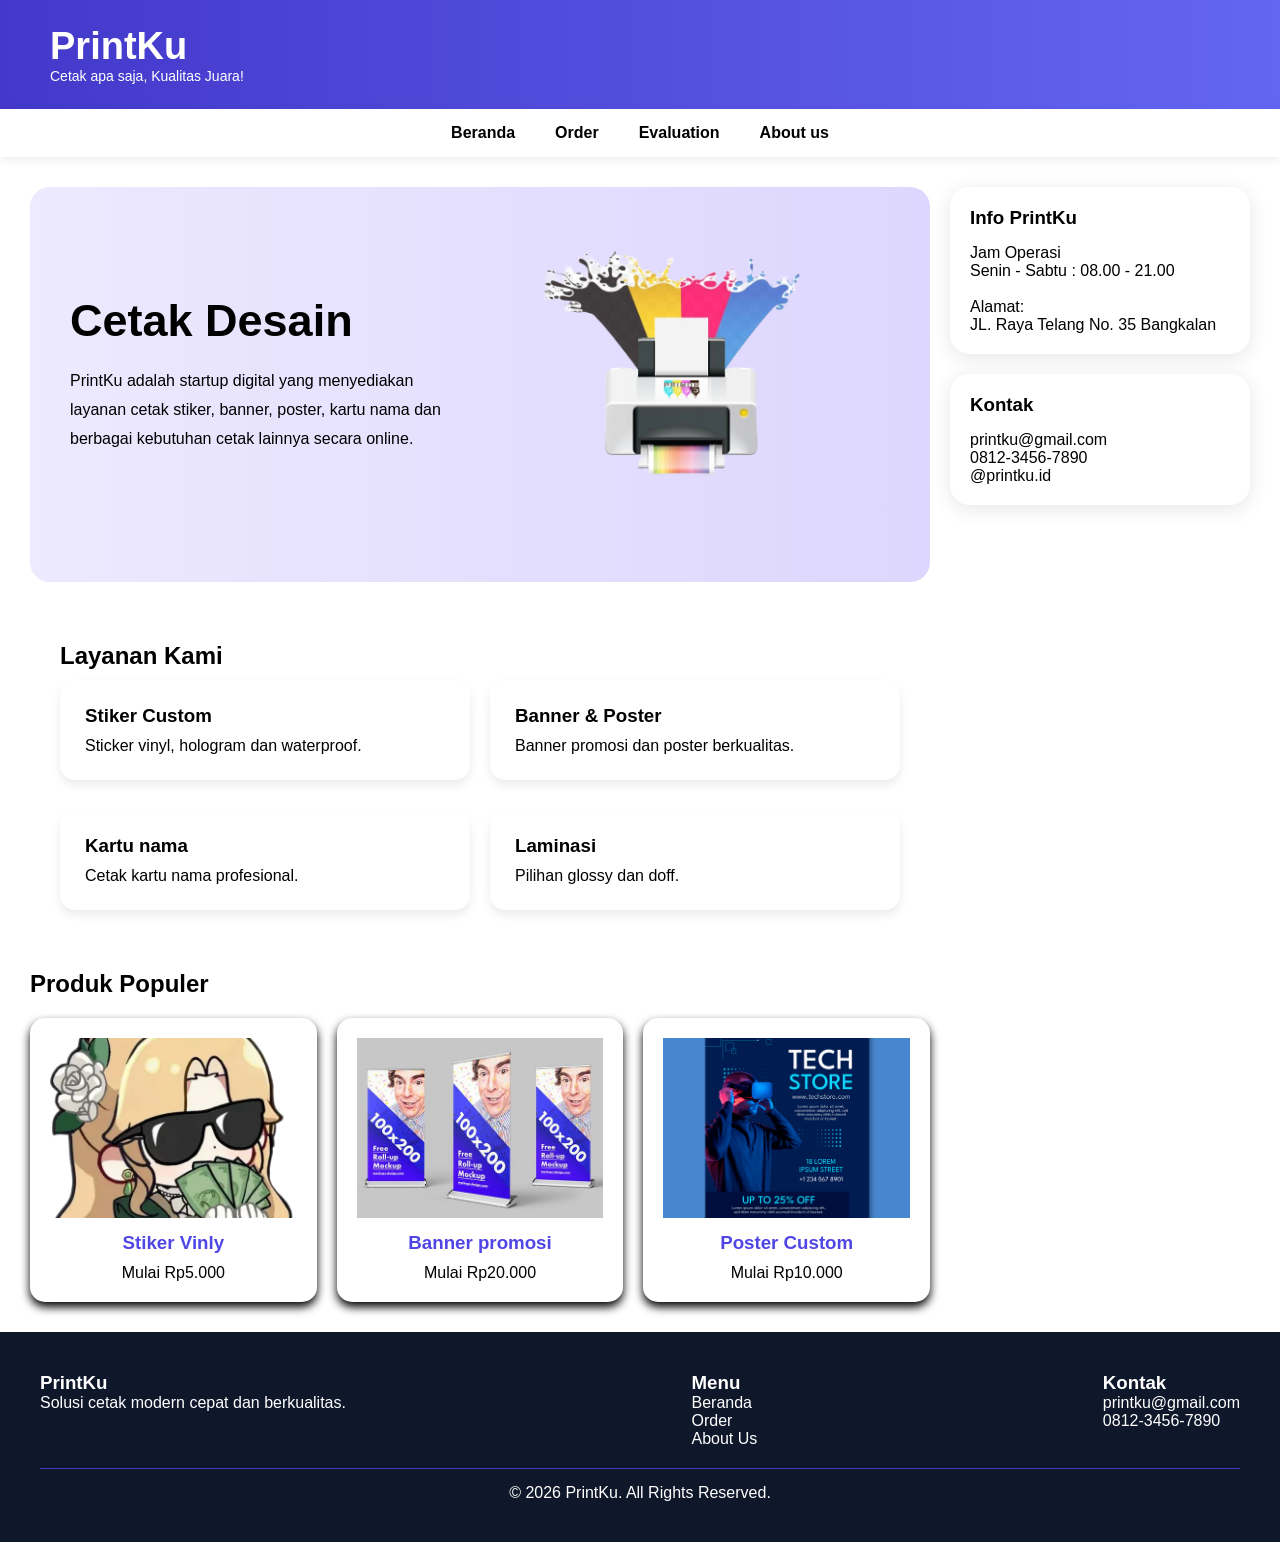
==== commit 15956a9e: "update" ====
--- a/index.html
+++ b/index.html
@@ -64,7 +64,7 @@
 					
 					<!--gambar banner -->
 					<div class="gambar-banner">
-						<img src="images/printer.png" alt="printing">
+						<img src="images/printer.jpg" alt="printing">
 					</div>
 					
 				</section>
@@ -114,7 +114,7 @@
 					<h2>Produk Populer</h2>
 					<div class="list-produk">
 						<div class="card-produk">
-							<img src="images/stiker.webp" alt="sticker">
+							<img src="images/stiker.jpg" alt="sticker">
 							<h3>Stiker Vinly</h3>
 							<p>Mulai Rp5.000</p>
 						</div>
--- a/style/style_home.css
+++ b/style/style_home.css
@@ -61,6 +61,7 @@
     padding: 25px;
     border-radius: 15px;
     box-shadow: 0 5px 10px rgba(0,0,0,0.08);
+    margin-top:10px;
 }
 
 .card h3 {
@@ -87,6 +88,8 @@
     padding: 20px;
     border-radius: 15px;
     text-align: center;
+    box-shadow: 0 5px 10px black;
+    margin-top: 20px;
 }
 
 .card-produk img {
